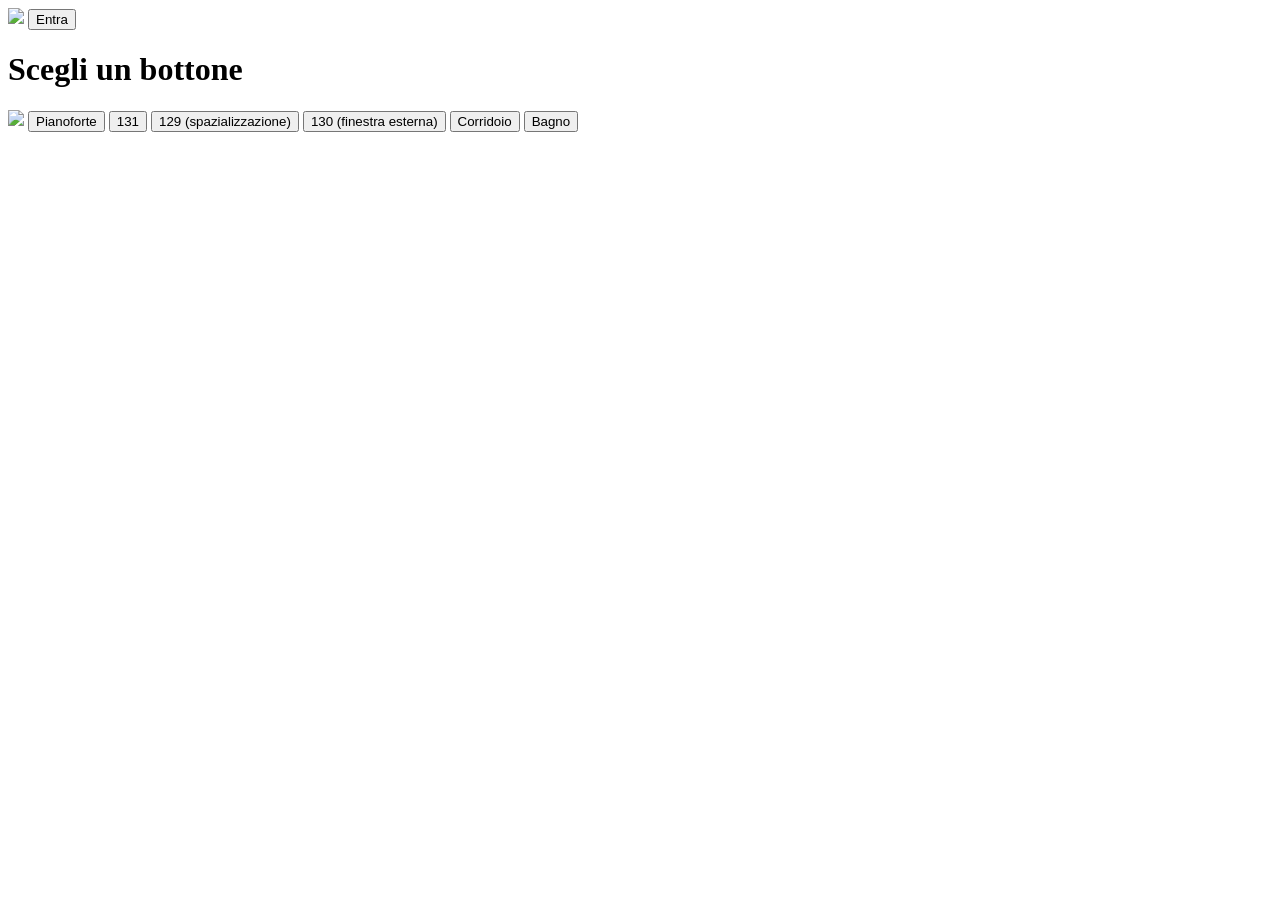
==== soundwalk/index.html @ ce29d583 "Add files via upload EB1 upload" ====
<!DOCTYPE html>
<html lang="it">
<head>
    <meta charset="UTF-8">
    <title>SoundWalk</title> 
    <link rel="stylesheet" href="ellastyle.css">
    <link rel="stylesheet" href="aurorastyle.css"
    <meta name="viewport" content="width=device-width, initial-scale=1.0"> <!--per far si che la pagina si adatti a diversi dispositivi e dimensioni dello schermo-->    
    
</head>

<body>

    <!-- HOME -->
    <div id="home" class="page">
        

        <div class="container">
            <img src="consverticale.jpeg" class="background">  <!--Immagine di sfondo, che sarà la porta del dipartimento o Saldicco-->
            <button class="btn btn-entra" onclick="vaiMenu()">Entra</button>  <!--Bottone centrale per accedere al menu, con la funzione "vaiMenu()" che sarà definita in function.js-->
        </div>
    </div>


    <!-- qui siamo già dentro la seconda pagina, quella del menu, che è nascosta all'inizio (classe "hidden") e viene mostrata quando si clicca sul bottone "Entra" della home.-->
   
    <div id="menu" class="page hidden">
        <h1>Scegli un bottone</h1>

        <div class="container">
            <img src="planimetria.jpeg" class="background">

            <button class="btn b1" onclick="vaiPagina(1)">Pianoforte</button> <!--richiama la funzione "vaiPagina()" con l'argomento 1, che sarà definita in function.js e servirà a mostrare la pagina corrispondente al bottone cliccato-->
            <button class="btn b2" onclick="vaiPagina(2)">131</button> <!--idem-->
            <button class="btn b3" onclick="vaiPagina(3)">129 (spazializzazione)</button>
            <button class="btn b4" onclick="vaiPagina(4)">130 (finestra esterna)</button>
            <button class="btn b5" onclick="vaiPagina(5)">Corridoio</button>
            <button class="btn b6" onclick="vaiPagina(6)">Bagno</button>
        </div>
    </div>

    <!-- CONTENUTO -->
    <div id="contenuto" class="page hidden"> <!--hidden così ho le pagine nascoste e non le vedo fino a che non vi accedo-->
        <h1 id="titolo"></h1>
        <!--<button  class="btnBack" onclick="tornaMenu()">Torna indietro</button> così torno alla pagina iniziale xon gli altri bottoni-->
        
    </div>
    
    <script src="installazione_ella.js"></script>
    <script src="aurora.js">    </script>
    <script src="function.js"></script>
    <script src="server.js"></script>
    
    


</body>
</html>
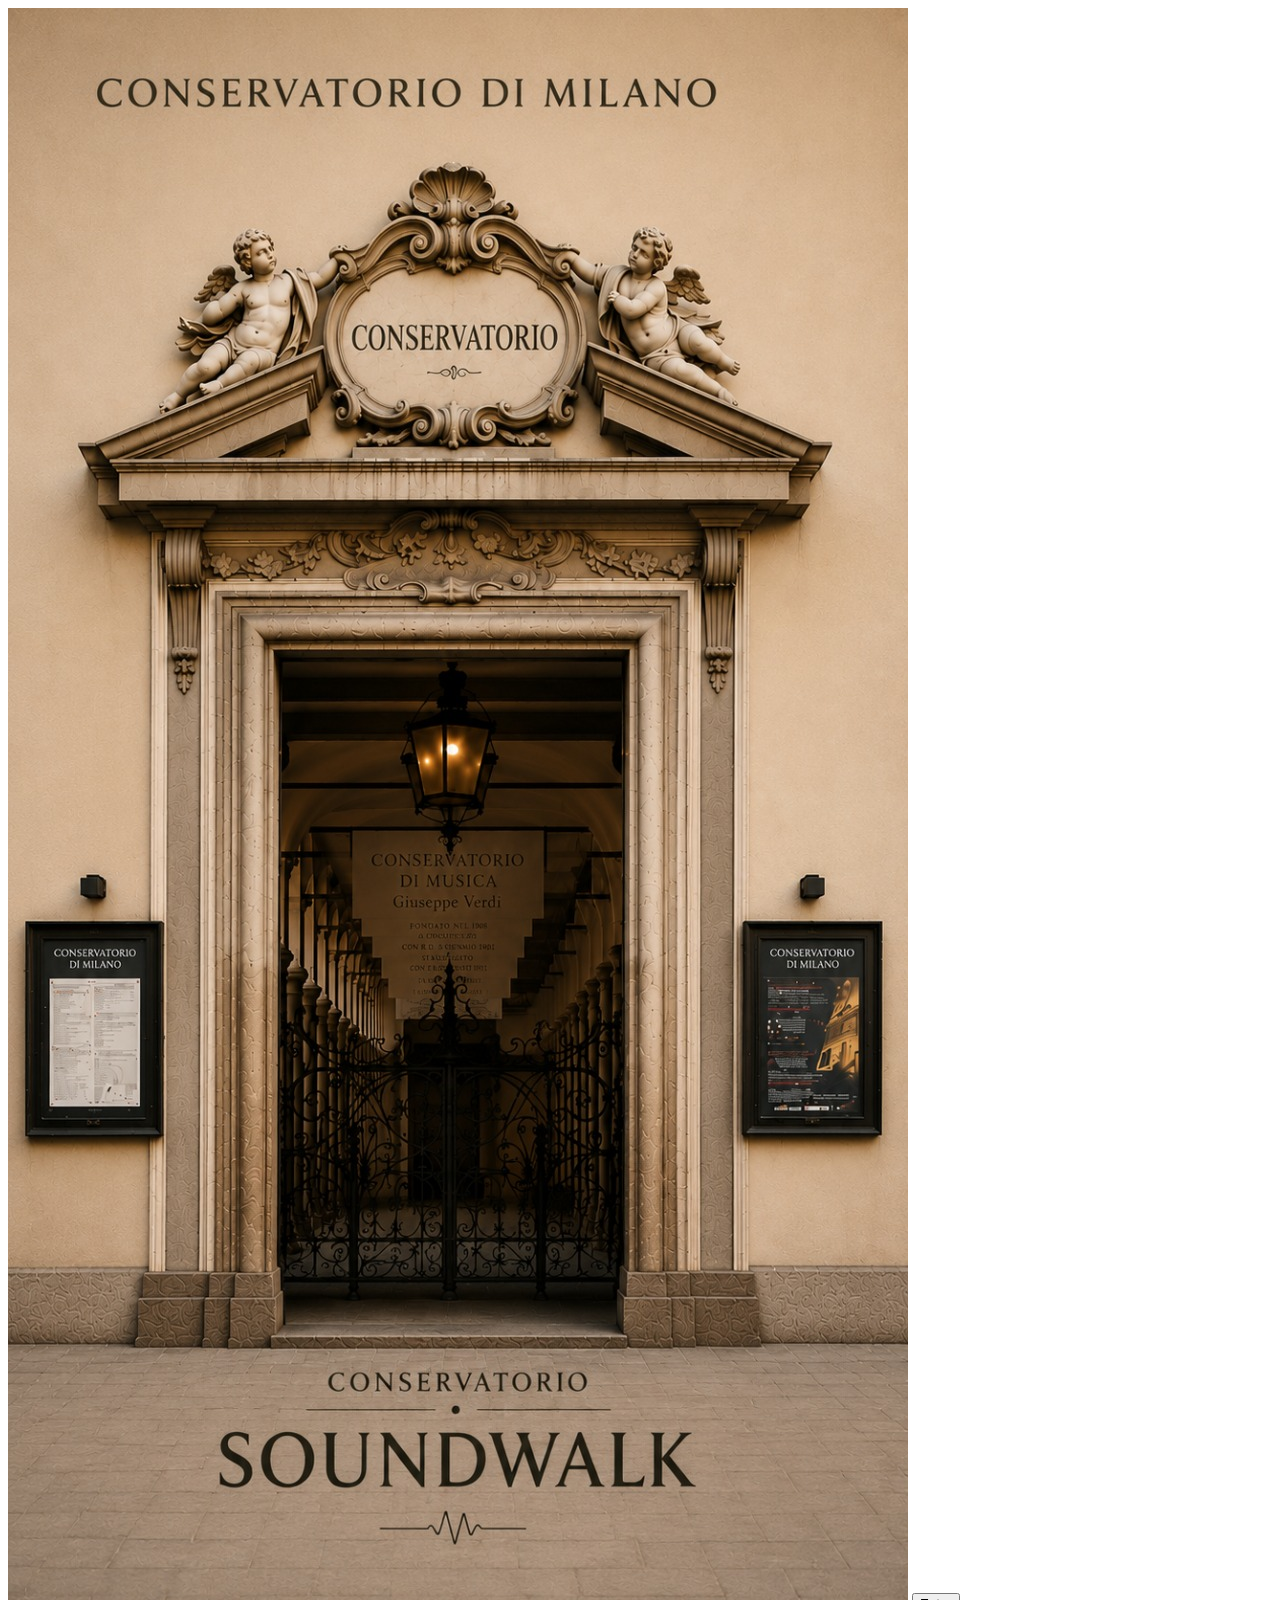
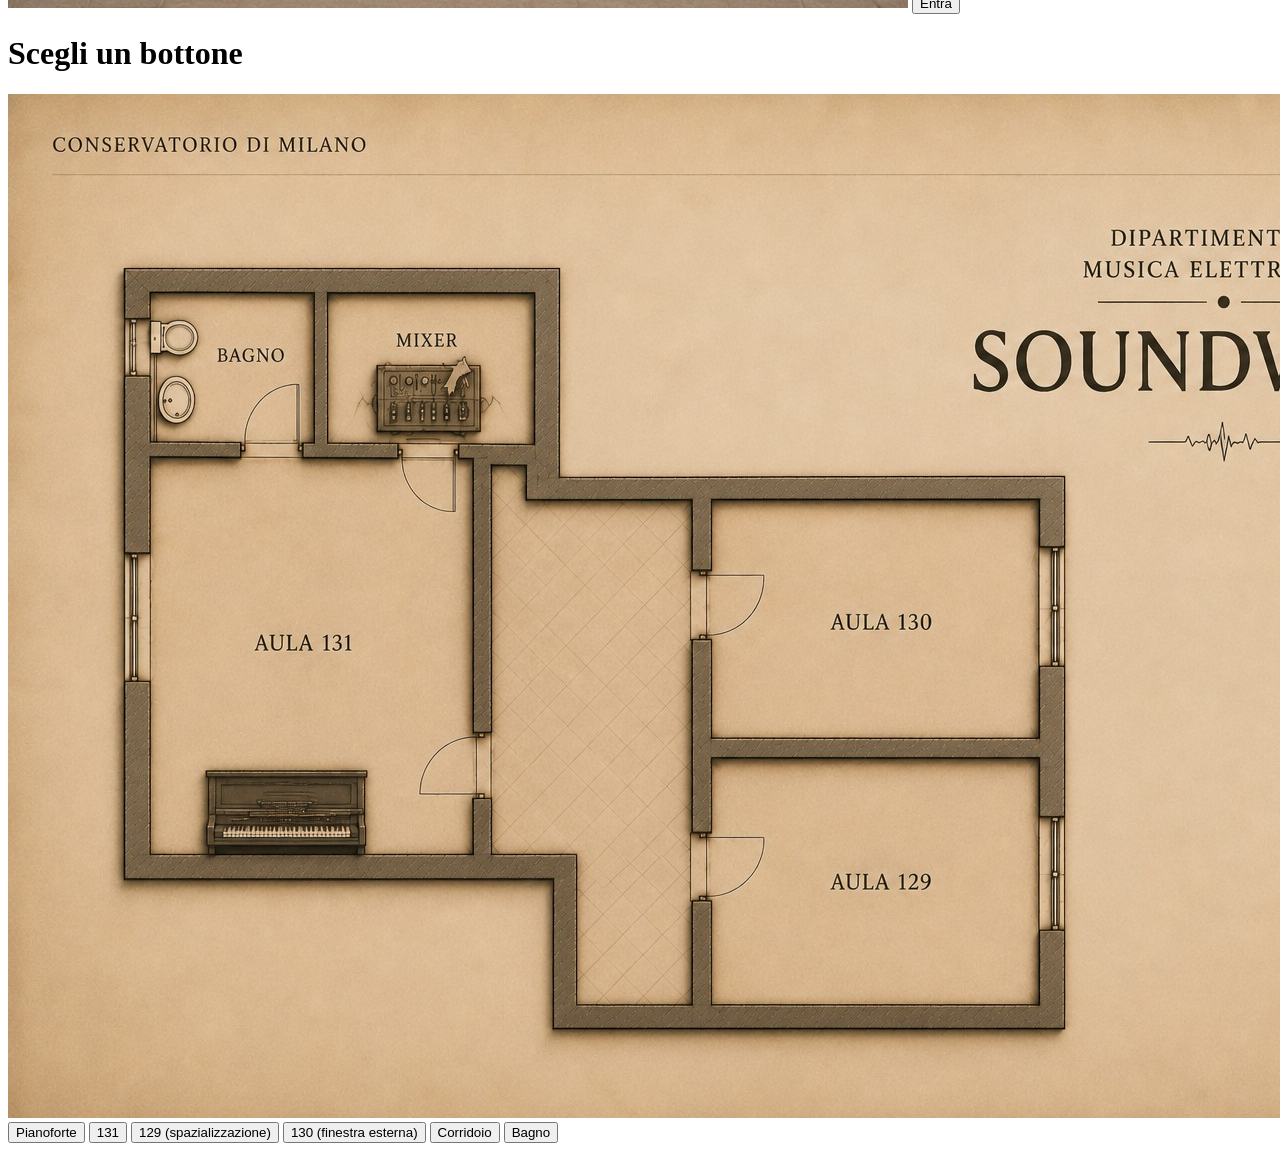
==== commit faad90e6: "Add files via upload" ====
--- a/soundwalk/index.html
+++ b/soundwalk/index.html
@@ -3,8 +3,8 @@
 <head>
     <meta charset="UTF-8">
     <title>SoundWalk</title> 
-    <link rel="stylesheet" href="ellastyle.css">
-    <link rel="stylesheet" href="aurorastyle.css"
+    <link rel="stylesheet" href="/ellastyle.css">
+    <link rel="stylesheet" href="/aurorastyle.css">
     <meta name="viewport" content="width=device-width, initial-scale=1.0"> <!--per far si che la pagina si adatti a diversi dispositivi e dimensioni dello schermo-->    
     
 </head>
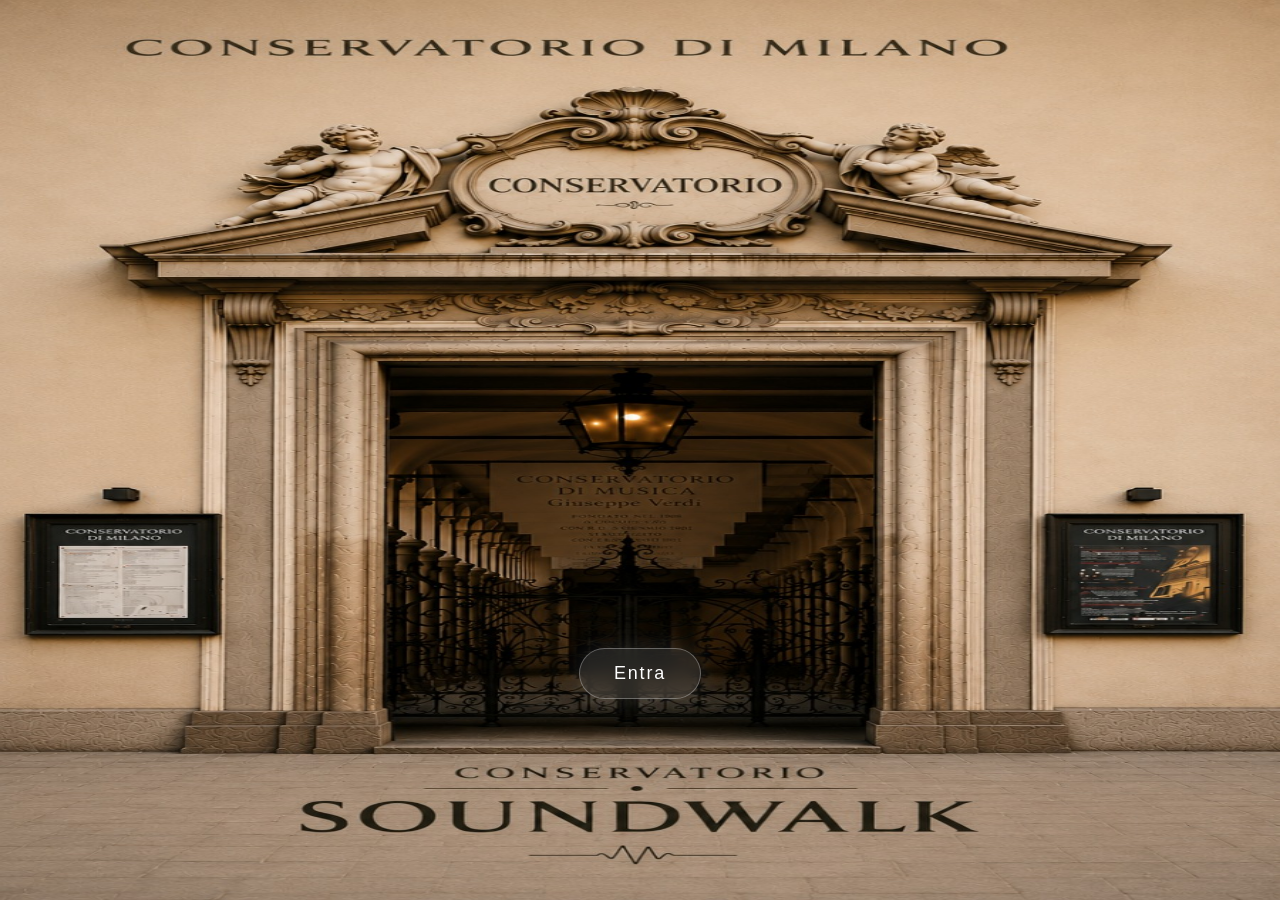
==== commit be169be6: "Add files via upload" ====
--- a/soundwalk/index.html
+++ b/soundwalk/index.html
@@ -2,36 +2,27 @@
 <html lang="it">
 <head>
     <meta charset="UTF-8">
+    <meta name="viewport" content="width=device-width, initial-scale=1.0">
     <title>SoundWalk</title> 
-    <link rel="stylesheet" href="/ellastyle.css">
-    <link rel="stylesheet" href="/aurorastyle.css">
-    <meta name="viewport" content="width=device-width, initial-scale=1.0"> <!--per far si che la pagina si adatti a diversi dispositivi e dimensioni dello schermo-->    
-    
+    <link rel="stylesheet" href="ellastyle.css">
+    <link rel="stylesheet" href="aurorastyle.css">
 </head>
-
 <body>
-
     <!-- HOME -->
     <div id="home" class="page">
-        
-
         <div class="container">
-            <img src="consverticale.jpeg" class="background">  <!--Immagine di sfondo, che sarà la porta del dipartimento o Saldicco-->
-            <button class="btn btn-entra" onclick="vaiMenu()">Entra</button>  <!--Bottone centrale per accedere al menu, con la funzione "vaiMenu()" che sarà definita in function.js-->
+            <img src="consverticale.jpeg" class="background">
+            <button class="btn btn-entra" onclick="vaiMenu()">Entra</button>
         </div>
     </div>
 
-
-    <!-- qui siamo già dentro la seconda pagina, quella del menu, che è nascosta all'inizio (classe "hidden") e viene mostrata quando si clicca sul bottone "Entra" della home.-->
-   
+    <!-- MENU -->
     <div id="menu" class="page hidden">
         <h1>Scegli un bottone</h1>
-
         <div class="container">
             <img src="planimetria.jpeg" class="background">
-
-            <button class="btn b1" onclick="vaiPagina(1)">Pianoforte</button> <!--richiama la funzione "vaiPagina()" con l'argomento 1, che sarà definita in function.js e servirà a mostrare la pagina corrispondente al bottone cliccato-->
-            <button class="btn b2" onclick="vaiPagina(2)">131</button> <!--idem-->
+            <button class="btn b1" onclick="vaiPagina(1)">Pianoforte</button>
+            <button class="btn b2" onclick="vaiPagina(2)">131</button>
             <button class="btn b3" onclick="vaiPagina(3)">129 (spazializzazione)</button>
             <button class="btn b4" onclick="vaiPagina(4)">130 (finestra esterna)</button>
             <button class="btn b5" onclick="vaiPagina(5)">Corridoio</button>
@@ -40,19 +31,12 @@
     </div>
 
     <!-- CONTENUTO -->
-    <div id="contenuto" class="page hidden"> <!--hidden così ho le pagine nascoste e non le vedo fino a che non vi accedo-->
+    <div id="contenuto" class="page hidden">
         <h1 id="titolo"></h1>
-        <!--<button  class="btnBack" onclick="tornaMenu()">Torna indietro</button> così torno alla pagina iniziale xon gli altri bottoni-->
-        
     </div>
     
     <script src="installazione_ella.js"></script>
-    <script src="aurora.js">    </script>
+    <script src="aurora.js"></script>
     <script src="function.js"></script>
-    <script src="server.js"></script>
-    
-    
-
-
 </body>
 </html>
--- a/soundwalk/ellastyle.css
+++ b/soundwalk/ellastyle.css
@@ -0,0 +1,250 @@
+*, *::before, *::after {
+    box-sizing: border-box;
+}
+
+body {
+    margin: 0;
+    font-family: Arial;
+    background: #000000;
+    color: white;
+    text-align: center;
+    overflow: hidden;
+}
+
+/* pagine */
+.page {
+    display: block;
+}
+
+.hidden {
+    display: none !important;
+}
+
+/* immagine */
+.container {
+    position: relative;
+    width: 100%;
+    height: 100vh;
+    height: 100dvh;
+    overflow: hidden;
+}
+
+.background {
+    position: absolute;
+    top: 0;
+    left: 0;
+    width: 100%;
+    height: 100%;
+    object-fit: centre centre;
+    object-position: center top;
+    display: block;
+}
+
+/* =============================
+   BOTTONI — stile base condiviso
+   ============================= */
+.btn {
+    position: absolute;
+    z-index: 2;
+    padding: 14px 34px;
+    background: rgba(255, 255, 255, 0.12);
+    backdrop-filter: blur(10px);
+    -webkit-backdrop-filter: blur(10px);
+    color: white;
+    border: 1px solid rgba(255, 255, 255, 0.3);
+    border-radius: 999px;
+    font-size: 18px;
+    letter-spacing: 0.1em;
+    cursor: pointer;
+    transition: background 0.3s ease, transform 0.3s ease;
+    box-shadow: 0 0 25px rgba(255,255,255,0.12);
+}
+
+.btn:hover {
+    background: rgba(255, 255, 255, 0.25);
+}
+
+/* bottone Entra — home */
+.btn-entra {
+    top: 72%;
+    left: 50%;
+    transform: translateX(-50%);
+}
+
+.btn-entra:hover {
+    transform: translateX(-50%) scale(1.05);
+}
+
+/* bottoni menu */
+.b1 { top: 20%; left: 20%;transform: translateX(-50%); }
+.b2 { top: 20%; left: 60%;transform: translateX(-50%); }
+.b3 { top: 50%; left: 70%;transform: translateX(-50%); }
+.b4 { top: 70%; left: 20%;transform: translateX(-50%); }
+.b5 { top: 70%; left: 60%;transform: translateX(-50%); }
+.b6 { top: 20%; left: 40%;transform: translateX(-50%); }
+
+.b1:hover, .b2:hover, .b3:hover, .b4:hover, .b5:hover, .b6:hover {
+    transform: translateX(-50%) scale(1.05);
+}
+
+r
+#cameraContainer {
+    width: 300px;
+    height: 200px;
+    margin: auto;
+    overflow: hidden;
+    border-radius: 10px;
+    background: black;
+}
+
+/* ================================================
+   CORRIDOIO
+   ================================================ */
+
+#corridoio {
+    background: #0a0a0a;
+    min-height: 100vh;
+    min-height: 100dvh;
+    padding: 24px 20px 40px;
+    box-sizing: border-box;
+    max-width: 420px;
+    margin: 0 auto;
+    overflow-y: auto;
+}
+
+#corridoio .header {
+    text-align: center;
+    margin-bottom: 20px;
+}
+
+#corridoio .sottotitolo {
+    font-size: 11px;
+    letter-spacing: 0.12em;
+    color: #888;
+    text-transform: uppercase;
+    margin: 0 0 6px;
+}
+
+#corridoio h1 {
+    font-size: 26px;
+    font-weight: 500;
+    color: white;
+    margin: 0 0 10px;
+}
+
+#corridoio .divisore {
+    width: 32px;
+    height: 1px;
+    background: #555;
+    margin: 0 auto 10px;
+}
+
+#corridoio .descrizione {
+    font-size: 13px;
+    color: #aaa;
+    line-height: 1.6;
+    margin: 0 0 20px;
+    padding: 0 8px;
+}
+
+/* Bottone Avvia — nel flusso, sopra al video */
+#btnAvvia {
+    position: static;
+    left: auto;
+    transform: none;
+    display: block;
+    margin: 0 auto 20px;
+    padding: 14px 40px;
+    background: rgba(255, 255, 255, 0.12);
+    backdrop-filter: blur(10px);
+    -webkit-backdrop-filter: blur(10px);
+    color: white;
+    border: 1px solid rgba(255, 255, 255, 0.3);
+    border-radius: 999px;
+    font-size: 18px;
+    letter-spacing: 0.1em;
+    cursor: pointer;
+    transition: background 0.3s ease, transform 0.3s ease;
+    box-shadow: 0 0 25px rgba(255,255,255,0.12);
+    z-index: auto;
+}
+
+#btnAvvia:hover {
+    background: rgba(255, 255, 255, 0.25);
+    transform: scale(1.05);
+}
+
+/* Video */
+#video {
+    width: 100%;
+    aspect-ratio: 4/3;
+    object-fit: cover;
+    border-radius: 16px;
+    background: #1a1a1a;
+    display: block;
+    margin-bottom: 20px;
+    border: 1px solid #333;
+}
+
+/* Riquadri info */
+#corridoio .riquadro1 {
+    display: grid;
+    grid-template-columns: 1fr 1fr;
+    gap: 10px;
+    margin-bottom: 10px;
+}
+
+#corridoio .riquadro {
+    background: #1a1a1a;
+    border-radius: 12px;
+    padding: 14px;
+    border: 1px solid #333;
+}
+
+#corridoio .riquadro2 {
+    font-size: 10px;
+    color: #666;
+    letter-spacing: 0.08em;
+    text-transform: uppercase;
+    margin: 0 0 4px;
+}
+
+#luminosita {
+    font-size: 28px;
+    font-weight: 500;
+    color: white;
+    margin: 0;
+}
+
+#rgbDisplay {
+    display: flex;
+    gap: 6px;
+    align-items: baseline;
+    font-size: 13px;
+    font-weight: 500;
+    margin: 4px 0 0;
+}
+
+#parzialiDisplay {
+    background: #1a1a1a;
+    border-radius: 12px;
+    padding: 12px 14px;
+    border: 1px solid #333;
+    margin-bottom: 20px;
+    font-size: 13px;
+    color: #aaa;
+}
+
+/* Bottone Torna indietro — nel flusso, dopo i riquadri
+   Eredita lo stile da .btn, qui solo posizionamento */
+#btnTorna {
+    position: static;
+    left: auto;
+    transform: none;
+    display: block;
+    margin: 10px auto 40px;
+}
+
+#btnTorna:hover {
+    transform: scale(1.05);
+}
--- a/soundwalk/aurorastyle.css
+++ b/soundwalk/aurorastyle.css
@@ -0,0 +1,25 @@
+#scene{
+    position:relative;
+    width:100vw;
+    height:100vh;
+    overflow:hidden;
+}
+
+#room{
+    position:absolute;
+    width:100%;
+    height:100%;
+    object-fit:cover;
+}
+
+#window{
+    position:absolute;
+
+    top:20%;
+    left:40%;
+
+    width:300px;
+    height:400px;
+
+    overflow:hidden;
+}
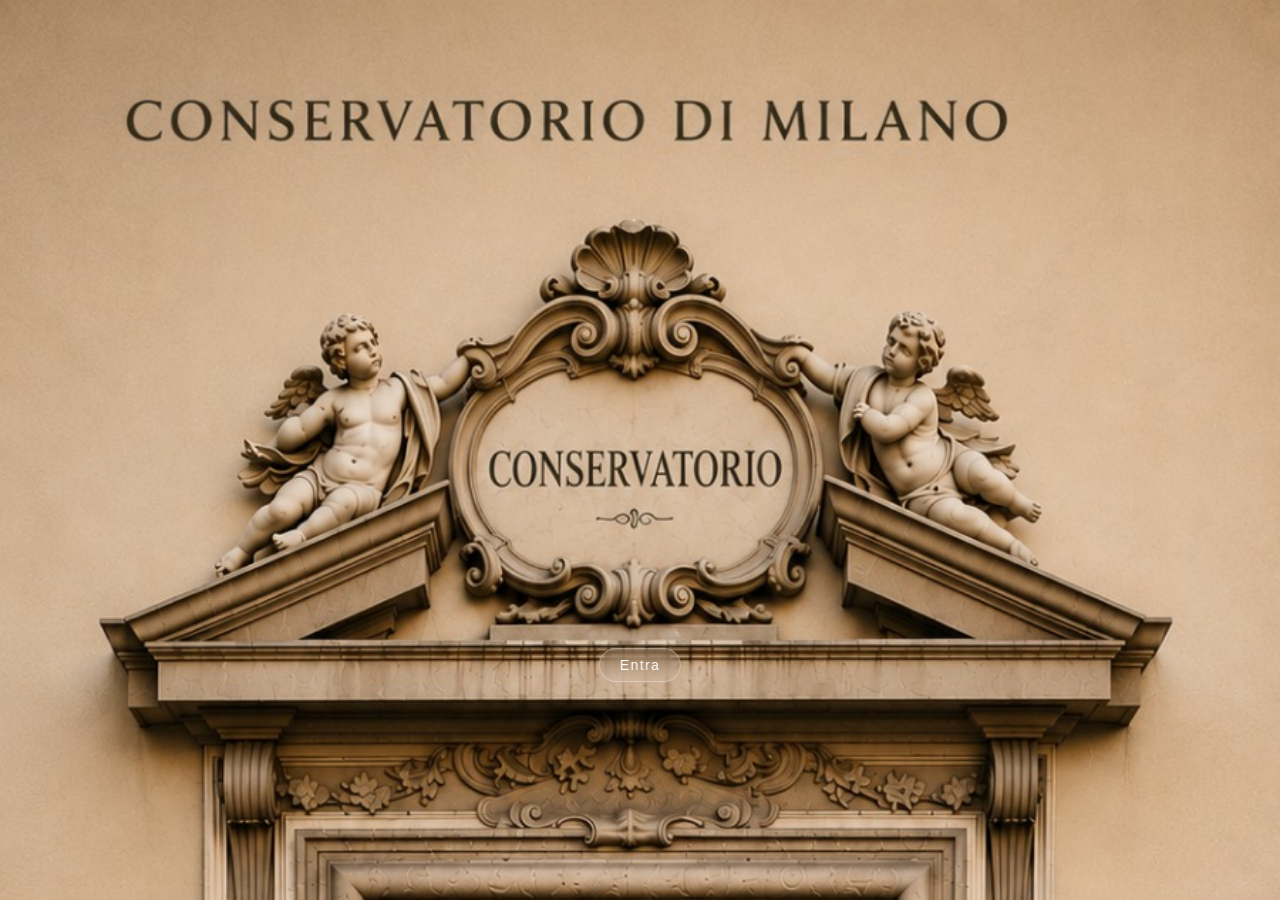
==== commit bb8c9cc3: "Add files via upload" ====
--- a/soundwalk/index.html
+++ b/soundwalk/index.html
@@ -18,15 +18,15 @@
 
     <!-- MENU -->
     <div id="menu" class="page hidden">
-        <h1>Scegli un bottone</h1>
+      
         <div class="container">
-            <img src="planimetria.jpeg" class="background">
-            <button class="btn b1" onclick="vaiPagina(1)">Pianoforte</button>
-            <button class="btn b2" onclick="vaiPagina(2)">131</button>
-            <button class="btn b3" onclick="vaiPagina(3)">129 (spazializzazione)</button>
-            <button class="btn b4" onclick="vaiPagina(4)">130 (finestra esterna)</button>
-            <button class="btn b5" onclick="vaiPagina(5)">Corridoio</button>
-            <button class="btn b6" onclick="vaiPagina(6)">Bagno</button>
+            <img src="prova_2.jpeg" class="background">
+            <!--<button class="btn b1" onclick="vaiPagina(1)">Pianoforte</button>-->
+            <button class="btn b1" onclick="vaiPagina(1)">131</button>
+           <!--<button class="btn b3" onclick="vaiPagina(3)">129 (spazializzazione)</button>-->
+           <!-- <button class="btn b4" onclick="vaiPagina(4)">130 (finestra esterna)</button>-->
+            <button class="btn b2" onclick="vaiPagina(2)">Corridoio</button>
+           <!--<button class="btn b6" onclick="vaiPagina(6)">Bagno</button>-->
         </div>
     </div>
 
--- a/soundwalk/ellastyle.css
+++ b/soundwalk/ellastyle.css
@@ -35,7 +35,7 @@
     left: 0;
     width: 100%;
     height: 100%;
-    object-fit: centre centre;
+    object-fit: cover;
     object-position: center top;
     display: block;
 }
@@ -46,14 +46,14 @@
 .btn {
     position: absolute;
     z-index: 2;
-    padding: 14px 34px;
+    padding: 8px 20px;
     background: rgba(255, 255, 255, 0.12);
     backdrop-filter: blur(10px);
     -webkit-backdrop-filter: blur(10px);
     color: white;
     border: 1px solid rgba(255, 255, 255, 0.3);
     border-radius: 999px;
-    font-size: 18px;
+    font-size: 14px;
     letter-spacing: 0.1em;
     cursor: pointer;
     transition: background 0.3s ease, transform 0.3s ease;
@@ -76,18 +76,38 @@
 }
 
 /* bottoni menu */
-.b1 { top: 20%; left: 20%;transform: translateX(-50%); }
-.b2 { top: 20%; left: 60%;transform: translateX(-50%); }
-.b3 { top: 50%; left: 70%;transform: translateX(-50%); }
-.b4 { top: 70%; left: 20%;transform: translateX(-50%); }
-.b5 { top: 70%; left: 60%;transform: translateX(-50%); }
-.b6 { top: 20%; left: 40%;transform: translateX(-50%); }
+
+.b1 { top: 54%; left: 28%;transform: translateX(-50%); }
+
+.b2 { top: 85%; left: 60%;transform: translateX(-50%); }
 
 .b1:hover, .b2:hover, .b3:hover, .b4:hover, .b5:hover, .b6:hover {
     transform: translateX(-50%) scale(1.05);
 }
 
-r
+/* tasto 131 — posizione riga arancione */
+.btn-131 {
+    top: 57%;
+    left: 28%;
+    transform: translateX(-50%);
+}
+
+.btn-131:hover {
+    transform: translateX(-50%) scale(1.05);
+}
+
+/* tasto CORRIDOIO — posizione riga verde */
+.btn-corridoio {
+    top: 84%;
+    left: 56%;
+    transform: translateX(-50%);
+}
+
+.btn-corridoio:hover {
+    transform: translateX(-50%) scale(1.05);
+}
+
+
 #cameraContainer {
     width: 300px;
     height: 200px;
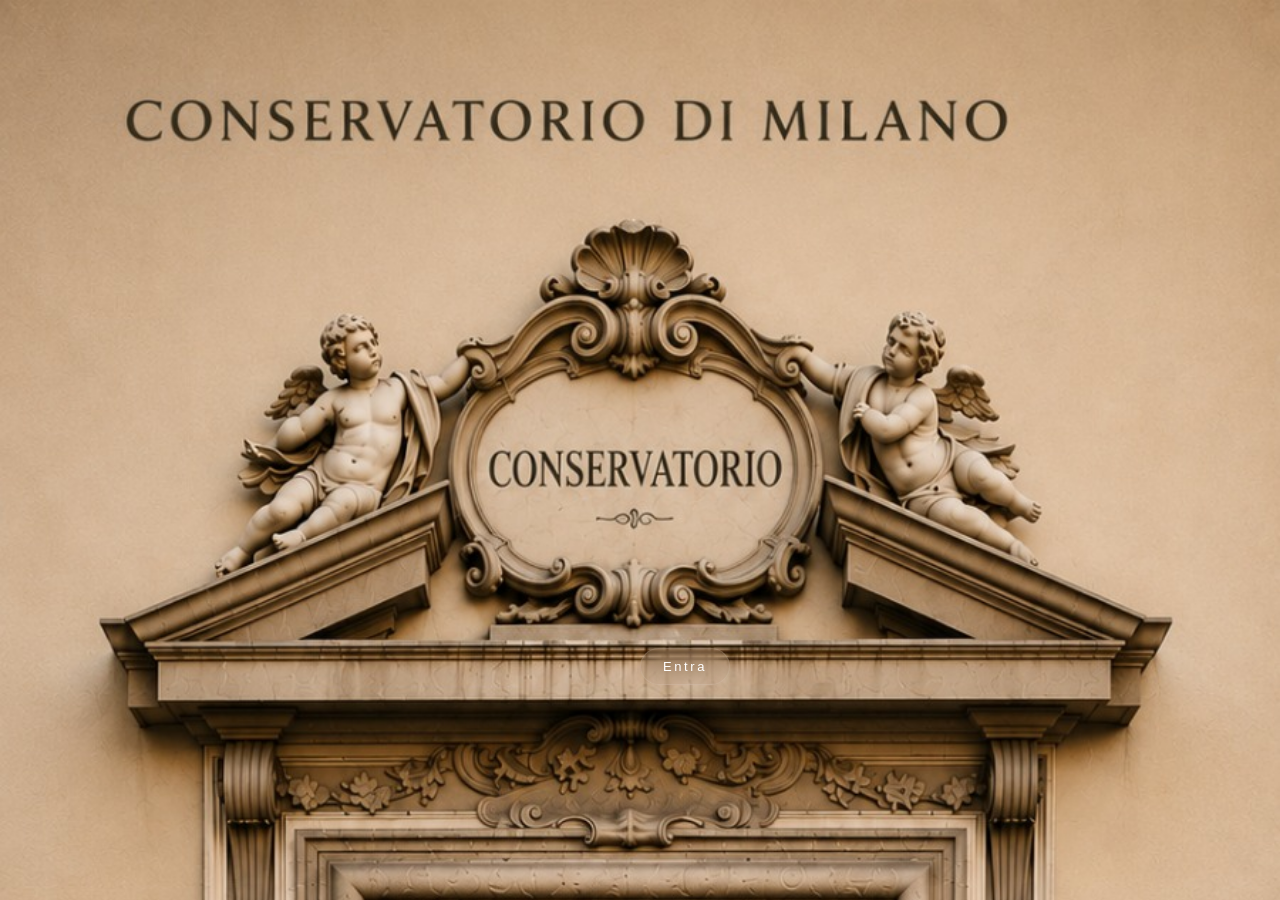
==== commit fd2a4a41: "Update index.html" ====
--- a/soundwalk/index.html
+++ b/soundwalk/index.html
@@ -6,37 +6,90 @@
     <title>SoundWalk</title> 
     <link rel="stylesheet" href="ellastyle.css">
     <link rel="stylesheet" href="aurorastyle.css">
+    <link rel="stylesheet" href="filippo-jesse.css">
 </head>
+
 <body>
+
     <!-- HOME -->
     <div id="home" class="page">
         <div class="container">
             <img src="consverticale.jpeg" class="background">
-            <button class="btn btn-entra" onclick="vaiMenu()">Entra</button>
+            <button class="btn btn-entra" onclick="mostraPagina('menu')">
+                Entra
+            </button>
         </div>
     </div>
 
-    <!-- MENU -->
-    <div id="menu" class="page hidden">
-      
+  <!-- MENU -->
+<div id="menu" class="page hidden">
+    <div class="container">
+        <img src="prova_2.jpeg" class="background">
+
+        <button class="btn b1" onclick="mostraPagina('pianoforte')">
+            131
+        </button>
+
+        <button class="btn b2" onclick="mostraPagina('corridoio')">
+            Corridoio
+        </button>
+    </div>
+</div>
+
+
+    <!-- PIANOFORTE -->
+    <div id="pianoforte" class="page hidden">
         <div class="container">
-            <img src="prova_2.jpeg" class="background">
-            <!--<button class="btn b1" onclick="vaiPagina(1)">Pianoforte</button>-->
-            <button class="btn b1" onclick="vaiPagina(1)">131</button>
-           <!--<button class="btn b3" onclick="vaiPagina(3)">129 (spazializzazione)</button>-->
-           <!-- <button class="btn b4" onclick="vaiPagina(4)">130 (finestra esterna)</button>-->
-            <button class="btn b2" onclick="vaiPagina(2)">Corridoio</button>
-           <!--<button class="btn b6" onclick="vaiPagina(6)">Bagno</button>-->
+            <h1>Pianoforte</h1>
+
+            <button class="btn" onclick="avviaPianoforte()">
+                Avvia
+            </button>
+
+            <button class="btn" onclick="mostraPagina('menu')">
+                Torna indietro
+            </button>
         </div>
     </div>
 
-    <!-- CONTENUTO -->
-    <div id="contenuto" class="page hidden">
-        <h1 id="titolo"></h1>
+   <!-- CORRIDOIO -->
+<div id="corridoio" class="page hidden">
+    <div class="header">
+        <p class="sottotitolo">Quando l'immagine diventa suono</p>
+        <h1>Visual Soundwalk</h1>
+        <div class="divisore"></div>
+        <p class="descrizione">
+            Inquadra ciò che ti circonda. <br>
+            Installazione interattiva.
+        </p>
     </div>
-    
+
+    <button id="btnAvvia" class="btn center" onclick="avviaCorridoio()">Avvia</button>
+
+    <video id="video" autoplay playsinline muted></video>
+
+    <div class="riquadro1">
+        <div class="riquadro">
+            <p class="riquadro2">Luminosità</p>
+            <div id="luminosita">0%</div>
+        </div>
+        <div class="riquadro">
+            <p class="riquadro2">RGB</p>
+            <div id="rgbDisplay">R 0%  G 0%  B 0%</div>
+        </div>
+    </div>
+
+    <div id="parzialiDisplay">
+        Parziali — R:0  G:0  B:0
+    </div>
+
+    <button id="btnTorna" class="btn" onclick="tornaMenu()">Torna indietro</button>
+</div>
+
     <script src="installazione_ella.js"></script>
     <script src="aurora.js"></script>
+    <script src="filippo-jesse.js"></script>
     <script src="function.js"></script>
+
 </body>
-</html>+</html>
--- a/soundwalk/ellastyle.css
+++ b/soundwalk/ellastyle.css
@@ -1,20 +1,29 @@
 *, *::before, *::after {
     box-sizing: border-box;
 }
-
+body::before {
+    content: "";
+    position: fixed;
+    inset: 0;
+    pointer-events: none;
+
+    background:
+        radial-gradient(circle at 20% 30%, rgba(120,120,255,0.08), transparent 40%),
+        radial-gradient(circle at 80% 70%, rgba(255,100,200,0.05), transparent 45%);
+
+    mix-blend-mode: screen;
+}
 body {
     margin: 0;
-    font-family: Arial;
-    background: #000000;
+    font-family: system-ui, Arial;
+    background: #05050a;
     color: white;
-    text-align: center;
     overflow: hidden;
-}
-
-/* pagine */
-.page {
-    display: block;
-}
+
+    /* 🔥 look giovane / digitale */
+    background: radial-gradient(circle at 50% 30%, #0d0d1a, #000 70%);
+}
+
 
 .hidden {
     display: none !important;
@@ -43,69 +52,81 @@
 /* =============================
    BOTTONI — stile base condiviso
    ============================= */
-.btn {
+
+.btn,
+#btnAvvia,
+#btnTorna {
     position: absolute;
     z-index: 2;
-    padding: 8px 20px;
-    background: rgba(255, 255, 255, 0.12);
-    backdrop-filter: blur(10px);
-    -webkit-backdrop-filter: blur(10px);
+
+    padding: 10px 22px;
+
+    background: rgba(255,255,255,0.06);
+    border: 1px solid rgba(255,255,255,0.12);
+
+    backdrop-filter: blur(14px);
+
     color: white;
-    border: 1px solid rgba(255, 255, 255, 0.3);
+
     border-radius: 999px;
-    font-size: 14px;
-    letter-spacing: 0.1em;
+
+    font-size: 13px;
+    letter-spacing: 0.18em;
+
     cursor: pointer;
-    transition: background 0.3s ease, transform 0.3s ease;
-    box-shadow: 0 0 25px rgba(255,255,255,0.12);
-}
-
-.btn:hover {
-    background: rgba(255, 255, 255, 0.25);
-}
+
+    transition: background 0.25s ease, box-shadow 0.25s ease;
+
+    box-shadow: 0 0 25px rgba(255,255,255,0.05);
+
+    transform: none; /* 🔥 BLOCCO MOVIMENTO */
+}
+
+.btn:hover,
+#btnAvvia:hover,
+#btnTorna:hover {
+    background: rgba(255,255,255,0.14);
+    box-shadow: 0 0 30px rgba(255,255,255,0.08);
+
+    transform: none; /* 🔥 SICUREZZA */
+}
+
+
+
+
 
 /* bottone Entra — home */
 .btn-entra {
     top: 72%;
     left: 50%;
-    transform: translateX(-50%);
-}
-
-.btn-entra:hover {
-    transform: translateX(-50%) scale(1.05);
-}
+   
+}
+
 
 /* bottoni menu */
 
-.b1 { top: 54%; left: 28%;transform: translateX(-50%); }
-
-.b2 { top: 85%; left: 60%;transform: translateX(-50%); }
-
-.b1:hover, .b2:hover, .b3:hover, .b4:hover, .b5:hover, .b6:hover {
-    transform: translateX(-50%) scale(1.05);
-}
+.b1 { top: 54%; left: 28%;; }
+
+.b2 { top: 85%; left: 60%; }
+
+
 
 /* tasto 131 — posizione riga arancione */
 .btn-131 {
     top: 57%;
     left: 28%;
-    transform: translateX(-50%);
-}
-
-.btn-131:hover {
-    transform: translateX(-50%) scale(1.05);
-}
+
+}
+
+
 
 /* tasto CORRIDOIO — posizione riga verde */
 .btn-corridoio {
     top: 84%;
     left: 56%;
-    transform: translateX(-50%);
-}
-
-.btn-corridoio:hover {
-    transform: translateX(-50%) scale(1.05);
-}
+   
+}
+
 
 
 #cameraContainer {
@@ -122,14 +143,18 @@
    ================================================ */
 
 #corridoio {
-    background: #0a0a0a;
+    background: transparent;
     min-height: 100vh;
     min-height: 100dvh;
-    padding: 24px 20px 40px;
-    box-sizing: border-box;
+
+    padding: 20px 16px 40px;
     max-width: 420px;
     margin: 0 auto;
+
     overflow-y: auto;
+
+    /* 🔥 sensazione aria / deep space */
+    backdrop-filter: blur(2px);
 }
 
 #corridoio .header {
@@ -138,7 +163,7 @@
 }
 
 #corridoio .sottotitolo {
-    font-size: 11px;
+    font-size: 20px;
     letter-spacing: 0.12em;
     color: #888;
     text-transform: uppercase;
@@ -199,11 +224,14 @@
     width: 100%;
     aspect-ratio: 4/3;
     object-fit: cover;
-    border-radius: 16px;
-    background: #1a1a1a;
-    display: block;
-    margin-bottom: 20px;
-    border: 1px solid #333;
+
+    border-radius: 22px;
+
+    border: 1px solid rgba(255,255,255,0.08);
+
+    box-shadow:
+        0 20px 60px rgba(0,0,0,0.6),
+        0 0 40px rgba(120,120,255,0.08);
 }
 
 /* Riquadri info */
@@ -230,29 +258,29 @@
 }
 
 #luminosita {
-    font-size: 28px;
-    font-weight: 500;
-    color: white;
-    margin: 0;
-}
-
-#rgbDisplay {
-    display: flex;
-    gap: 6px;
-    align-items: baseline;
-    font-size: 13px;
-    font-weight: 500;
-    margin: 4px 0 0;
-}
-
+    font-size: 42px;
+    font-weight: 200;
+
+    letter-spacing: 0.08em;
+
+    text-shadow:
+        0 0 25px rgba(255,255,255,0.12),
+        0 0 60px rgba(120,120,255,0.08);
+}
+
+#rgbDisplay,
 #parzialiDisplay {
-    background: #1a1a1a;
-    border-radius: 12px;
-    padding: 12px 14px;
-    border: 1px solid #333;
-    margin-bottom: 20px;
-    font-size: 13px;
-    color: #aaa;
+    font-size: 12px;
+    color: rgba(255,255,255,0.55);
+
+    background: rgba(255,255,255,0.03);
+    border: 1px solid rgba(255,255,255,0.06);
+
+    border-radius: 14px;
+
+    padding: 10px 12px;
+
+    backdrop-filter: blur(10px);
 }
 
 /* Bottone Torna indietro — nel flusso, dopo i riquadri
@@ -265,6 +293,23 @@
     margin: 10px auto 40px;
 }
 
-#btnTorna:hover {
-    transform: scale(1.05);
-}+
+
+.btn, #btnAvvia, #btnTorna {
+    background: rgba(255,255,255,0.05);
+    border: 1px solid rgba(255,255,255,0.1);
+
+    backdrop-filter: blur(14px);
+
+    border-radius: 999px;
+
+    letter-spacing: 0.2em;
+
+    transition: all 0.25s ease;
+
+    box-shadow: 0 0 30px rgba(255,255,255,0.04);
+}
+.btn:hover, #btnAvvia:hover, #btnTorna:hover {
+    background: rgba(255,255,255,0.12);
+    transform: scale(1.04);
+}
--- a/soundwalk/filippo-jesse.css
+++ b/soundwalk/filippo-jesse.css
@@ -0,0 +1,401 @@
+/* =====================================================================
+   SOUNDWALK â€” SALA 131 Â· IL PIANOFORTE
+   Estetica "Notturno del copista": manoscritto musicale visto di notte.
+   Carta blu-notte invecchiata, inchiostro avorio, accenti ametista/oro,
+   tipografia serif (Cormorant Garamond + EB Garamond).
+
+   Tutti i selettori sono sotto #pianoforte / .pf-* per non collidere con
+   ellastyle.css e aurorastyle.css.
+   ===================================================================== */
+
+/* I font arrivano da Google Fonts (il sito Ã¨ su HTTPS, GitHub Pages). */
+@import url('https://fonts.googleapis.com/css2?family=Cormorant+Garamond:ital,wght@0,400;0,500;0,600;1,400;1,500&family=EB+Garamond:ital@0;1&display=swap');
+
+/* palette come variabili, riusate anche dal canvas via JS (PAL) */
+#pianoforte {
+  --pf-bg:     #0d1b2a;
+  --pf-bg2:    #13243a;
+  --pf-ink:    #e8dcc0;
+  --pf-inkdim: #9a8f76;
+  --pf-staff:  #5a7a99;
+  --pf-note:   #7fd4e8;
+  --pf-accent: #b794d4;
+  --pf-gold:   #d4a843;
+  --pf-err:    #c1666b;
+
+  position: fixed;
+  inset: 0;
+  width: 100%;
+  height: 100vh;
+  height: 100dvh;
+  background:
+    radial-gradient(ellipse 120% 80% at 30% 70%, rgba(212,168,67,0.06), transparent 60%),
+    var(--pf-bg);
+  overflow: hidden;
+  color: var(--pf-ink);
+  font-family: 'EB Garamond', Georgia, 'Times New Roman', serif;
+}
+
+#pianoforte #pianoApp {
+  position: absolute;
+  inset: 0;
+  width: 100%;
+  height: 100%;
+  user-select: none;
+  -webkit-user-select: none;
+  touch-action: manipulation;
+}
+
+#pianoforte #gameCanvas {
+  position: absolute;
+  inset: 0;
+  width: 100%;
+  height: 100%;
+  display: block;
+}
+
+/* ---------- Overlay ---------- */
+#pianoforte .pf-overlay {
+  position: absolute;
+  inset: 0;
+  display: flex;
+  flex-direction: column;
+  align-items: center;
+  justify-content: center;
+  text-align: center;
+  padding: 28px 26px 64px;
+  box-sizing: border-box;
+  /* carta scura semitrasparente con vignettatura */
+  background:
+    radial-gradient(ellipse 100% 70% at 50% 45%, rgba(19,36,58,0.55), transparent 70%),
+    rgba(13,27,42,0.93);
+  z-index: 10;
+  /* in landscape lo spazio verticale Ã¨ poco: consenti lo scroll interno
+     cosÃ¬ bottoni e slider non finiscono mai fuori dallo schermo */
+  overflow-y: auto;
+  -webkit-overflow-scrolling: touch;
+}
+
+#pianoforte .pf-overlay.hidden,
+#pianoforte #debugPanel.hidden {
+  display: none !important;
+}
+
+/* eyebrow: piccola didascalia in maiuscoletto spaziato */
+#pianoforte .pf-eyebrow {
+  margin: 0 0 14px;
+  font-size: 12px;
+  letter-spacing: 0.32em;
+  text-transform: uppercase;
+  color: var(--pf-gold);
+  font-style: italic;
+}
+
+/* titolo display: serif ampio, leggero, elegante */
+#pianoforte .pf-title {
+  margin: 0;
+  font-family: 'Cormorant Garamond', Georgia, serif;
+  font-weight: 500;
+  font-size: clamp(40px, 13vw, 64px);
+  line-height: 1.02;
+  letter-spacing: 0.01em;
+  color: var(--pf-ink);
+}
+
+#pianoforte .pf-title--sm {
+  font-size: clamp(32px, 10vw, 48px);
+}
+
+/* filetto ornamentale sotto il titolo */
+#pianoforte .pf-rule {
+  width: 96px;
+  height: 1px;
+  margin: 18px 0 22px;
+  background: linear-gradient(90deg, transparent, var(--pf-gold), transparent);
+  position: relative;
+}
+#pianoforte .pf-rule::after {
+  content: "â¦";
+  position: absolute;
+  top: 50%;
+  left: 50%;
+  transform: translate(-50%, -50%);
+  background: var(--pf-bg);
+  padding: 0 8px;
+  color: var(--pf-gold);
+  font-size: 13px;
+}
+
+#pianoforte .pf-subtitle {
+  margin: 0 0 30px;
+  font-size: clamp(15px, 4.4vw, 18px);
+  line-height: 1.65;
+  color: var(--pf-inkdim);
+  max-width: 30ch;
+}
+
+#pianoforte .pf-hint {
+  margin: 20px 0 0;
+  font-size: 13px;
+  font-style: italic;
+  color: var(--pf-inkdim);
+  max-width: 32ch;
+  line-height: 1.5;
+}
+
+/* ---------- Bottone principale ---------- */
+/* niente gradiente squillante: filetto a inchiostro su carta, in stile timbro */
+#pianoforte .pf-bigBtn {
+  font-family: 'Cormorant Garamond', Georgia, serif;
+  font-size: 22px;
+  font-weight: 600;
+  letter-spacing: 0.04em;
+  color: var(--pf-ink);
+  background: transparent;
+  border: 1px solid var(--pf-gold);
+  border-radius: 2px;
+  padding: 14px 38px;
+  cursor: pointer;
+  position: relative;
+  transition: color 0.2s, background 0.2s, box-shadow 0.2s;
+}
+#pianoforte .pf-bigBtn::before,
+#pianoforte .pf-bigBtn::after {
+  content: "";
+  position: absolute;
+  left: 8px; right: 8px;
+  height: 1px;
+  background: var(--pf-gold);
+  opacity: 0.35;
+}
+#pianoforte .pf-bigBtn::before { top: 4px; }
+#pianoforte .pf-bigBtn::after { bottom: 4px; }
+#pianoforte .pf-bigBtn:active {
+  background: rgba(212,168,67,0.12);
+  box-shadow: 0 0 24px rgba(212,168,67,0.18);
+}
+#pianoforte .pf-bigBtn:disabled {
+  color: var(--pf-inkdim);
+  border-color: var(--pf-inkdim);
+  opacity: 0.6;
+  cursor: default;
+}
+
+/* variante "fantasma" (secondaria) */
+#pianoforte .pf-bigBtn--ghost {
+  border-color: var(--pf-inkdim);
+  color: var(--pf-inkdim);
+}
+#pianoforte .pf-bigBtn--ghost::before,
+#pianoforte .pf-bigBtn--ghost::after { background: var(--pf-inkdim); }
+
+/* riga di due bottoni affiancati */
+#pianoforte .pf-btnRow {
+  display: flex;
+  gap: 14px;
+  flex-wrap: wrap;
+  justify-content: center;
+}
+
+/* numero finale grande (game over) */
+#pianoforte .pf-finalNum {
+  font-family: 'Cormorant Garamond', Georgia, serif;
+  font-size: 56px;
+  font-weight: 600;
+  color: var(--pf-gold);
+  display: inline-block;
+  line-height: 1;
+}
+
+/* ---------- Griglia di selezione modalitÃ  ---------- */
+#pianoforte .pf-modeGrid {
+  display: grid;
+  grid-template-columns: 1fr 1fr;
+  gap: 12px;
+  width: 100%;
+  max-width: 560px;
+  margin: 4px 0 8px;
+}
+#pianoforte .pf-mode {
+  display: flex;
+  flex-direction: column;
+  align-items: flex-start;
+  text-align: left;
+  gap: 5px;
+  padding: 14px 16px;
+  background: rgba(127,212,232,0.04);
+  border: 1px solid var(--pf-staff);
+  border-radius: 3px;
+  cursor: pointer;
+  transition: background 0.18s, border-color 0.18s, transform 0.06s;
+  font-family: inherit;
+}
+#pianoforte .pf-mode:active {
+  background: rgba(127,212,232,0.10);
+  border-color: var(--pf-note);
+  transform: translateY(1px);
+}
+#pianoforte .pf-mode-name {
+  font-family: 'Cormorant Garamond', Georgia, serif;
+  font-size: 23px;
+  font-weight: 600;
+  color: var(--pf-ink);
+}
+#pianoforte .pf-mode-desc {
+  font-size: 13px;
+  line-height: 1.4;
+  color: var(--pf-inkdim);
+}
+
+/* link discreto di ritorno */
+#pianoforte .pf-back {
+  position: absolute;
+  bottom: 22px;
+  left: 50%;
+  transform: translateX(-50%);
+  font-family: 'EB Garamond', Georgia, serif;
+  font-style: italic;
+  font-size: 14px;
+  letter-spacing: 0.04em;
+  color: var(--pf-inkdim);
+  background: transparent;
+  border: none;
+  border-bottom: 1px solid transparent;
+  padding: 4px 2px;
+  cursor: pointer;
+  transition: color 0.2s, border-color 0.2s;
+}
+#pianoforte .pf-back:active {
+  color: var(--pf-ink);
+  border-bottom-color: var(--pf-gold);
+}
+
+/* ---------- Calibrazione ---------- */
+#pianoforte .pf-vuWrap {
+  width: 84%;
+  max-width: 320px;
+  height: 16px;
+  background: rgba(90,122,153,0.18);
+  border: 1px solid var(--pf-staff);
+  border-radius: 1px;
+  overflow: hidden;
+  margin: 6px 0 16px;
+}
+#pianoforte .pf-vuBar {
+  height: 100%;
+  width: 0%;
+  background: var(--pf-note);
+  transition: width 0.06s linear, background 0.12s;
+}
+
+#pianoforte .pf-readout {
+  display: flex;
+  flex-direction: column;
+  align-items: center;
+  gap: 4px;
+  margin-bottom: 22px;
+}
+#pianoforte .pf-readout-note {
+  font-family: 'Cormorant Garamond', Georgia, serif;
+  font-size: 34px;
+  font-weight: 600;
+  color: var(--pf-note);
+  line-height: 1;
+  transition: color 0.1s;
+}
+#pianoforte .pf-readout-meta {
+  font-size: 13px;
+  font-style: italic;
+  color: var(--pf-inkdim);
+}
+#pianoforte .pf-readout-meta span { color: var(--pf-ink); }
+
+#pianoforte .pf-sliderRow {
+  display: flex;
+  align-items: center;
+  gap: 12px;
+  width: 88%;
+  max-width: 360px;
+  margin: 7px 0;
+  font-size: 14px;
+}
+#pianoforte .pf-sliderRow label {
+  flex: 0 0 108px;
+  text-align: right;
+  font-style: italic;
+  color: var(--pf-inkdim);
+}
+#pianoforte .pf-slider {
+  flex: 1 1 auto;
+  -webkit-appearance: none;
+  appearance: none;
+  height: 1px;
+  background: var(--pf-staff);
+  outline: none;
+}
+#pianoforte .pf-slider::-webkit-slider-thumb {
+  -webkit-appearance: none;
+  appearance: none;
+  width: 16px; height: 16px;
+  border-radius: 50%;
+  background: var(--pf-bg);
+  border: 1.5px solid var(--pf-gold);
+  cursor: pointer;
+  box-shadow: 0 0 10px rgba(212,168,67,0.3);
+}
+#pianoforte .pf-slider::-moz-range-thumb {
+  width: 16px; height: 16px;
+  border-radius: 50%;
+  background: var(--pf-bg);
+  border: 1.5px solid var(--pf-gold);
+  cursor: pointer;
+}
+#pianoforte .pf-sliderVal {
+  flex: 0 0 52px;
+  text-align: left;
+  color: var(--pf-gold);
+  font-variant-numeric: tabular-nums;
+}
+
+/* ---------- Debug ---------- */
+#pianoforte #debugPanel {
+  position: absolute;
+  left: 10px;
+  bottom: 10px;
+  z-index: 20;
+  background: rgba(13,27,42,0.8);
+  border: 1px solid var(--pf-staff);
+  color: var(--pf-note);
+  font-family: 'EB Garamond', monospace;
+  font-size: 12px;
+  line-height: 1.55;
+  padding: 8px 11px;
+  border-radius: 2px;
+  pointer-events: none;
+  max-width: 72%;
+  text-align: left;
+}
+
+/* landscape / schermi bassi (iPhone orizzontale ~390px d'altezza):
+   contenuto allineato in alto e scrollabile, spazi compressi */
+@media (max-height: 520px) {
+  #pianoforte .pf-overlay {
+    justify-content: flex-start;
+    padding: 18px 26px 28px;
+    gap: 2px;
+  }
+  #pianoforte .pf-eyebrow { margin-bottom: 8px; }
+  #pianoforte .pf-rule { margin: 10px 0 12px; }
+  #pianoforte .pf-subtitle { margin-bottom: 14px; font-size: 15px; }
+  #pianoforte .pf-hint { margin-top: 12px; }
+  #pianoforte .pf-sliderRow { margin: 4px 0; }
+  #pianoforte .pf-readout-note { font-size: 28px; }
+  #pianoforte .pf-vuWrap { margin: 4px 0 10px; }
+  #pianoforte .pf-bigBtn { padding: 11px 32px; font-size: 19px; margin-top: 6px; }
+  #pianoforte .pf-back { position: static; transform: none; margin-top: 12px; }
+  #pianoforte .pf-mode { padding: 9px 13px; gap: 3px; }
+  #pianoforte .pf-mode-name { font-size: 19px; }
+  #pianoforte .pf-mode-desc { font-size: 11.5px; line-height: 1.3; }
+  #pianoforte .pf-modeGrid { gap: 9px; margin: 2px 0 6px; }
+  #pianoforte .pf-finalNum { font-size: 44px; }
+}
